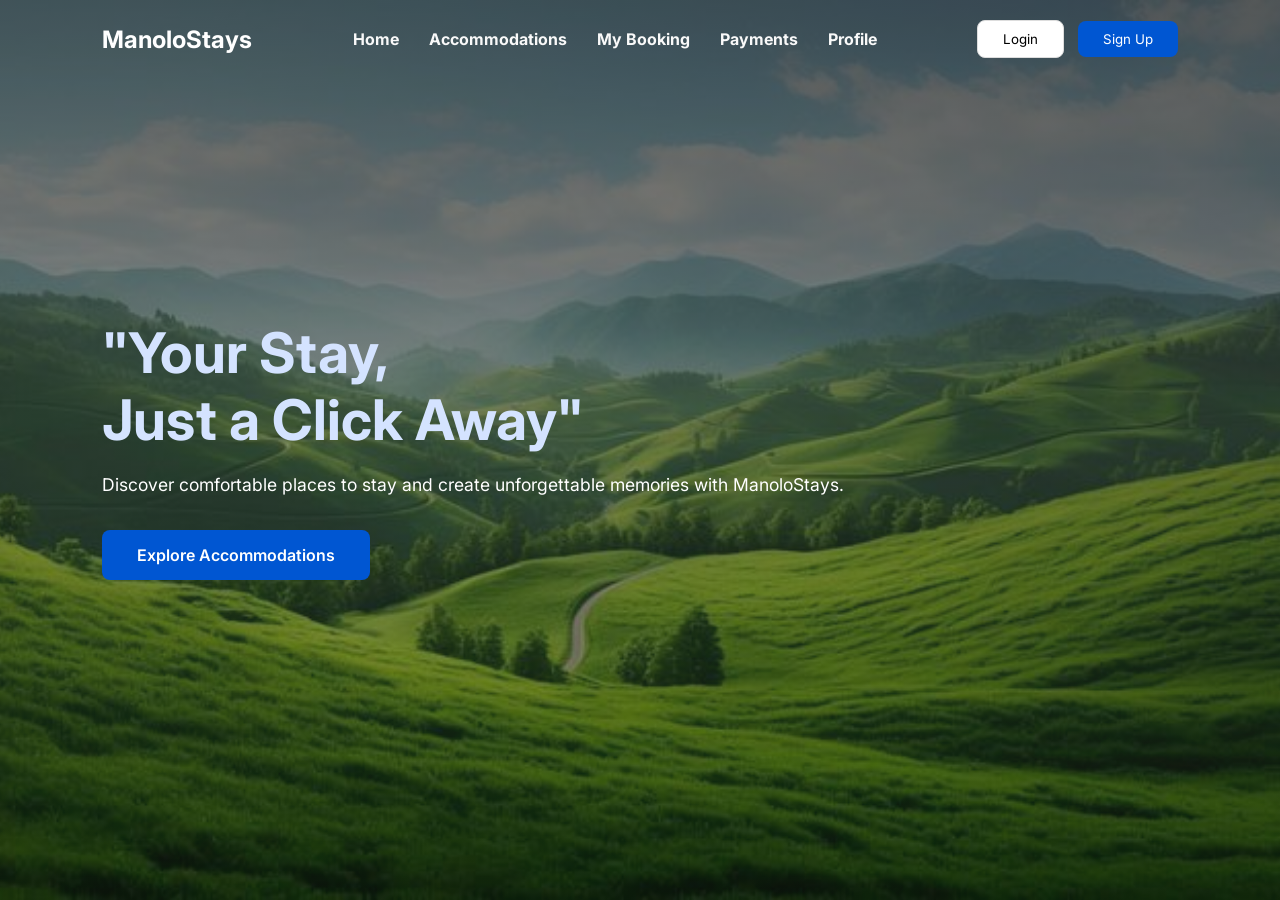
==== index.html @ 71da805b "php" ====
<!DOCTYPE html>
<html lang="en">
<head>
    <meta charset="UTF-8">
    <meta name="viewport" content="width=device-width, initial-scale=1.0">
    <title>ManoloStays | Find Your Perfect Stay</title>
    <link rel="stylesheet" href="index.css">
    <link href="https://fonts.googleapis.com/css2?family=Inter:wght@400;600;700&display=swap" rel="stylesheet">
</head>
<body>

    <header class="navbar">
        <div class="logo"><span>ManoloStays</span>
        </div>
        <nav>
            <ul class="nav-links">
                <li><a href="#">Home</a></li>
                <li><a href="#">Accommodations</a></li>
                <li><a href="#">My Booking</a></li>
                <li><a href="#">Payments</a></li>
                 <li><a href="#">Profile</a></li>
            </ul>
        </nav>
        <div class="auth-buttons">
            <button class="login-btn" onclick="showSection('login')">Login</button>
            <button class="signup-btn" onclick="showSection('signup')">Sign Up</button>
        </div>
    </header>

    <!-- Hero Section -->
    <main class="hero">
        
        <div class="hero-content">
            <h1>"Your Stay, <br>Just a Click Away"</h1>
            <p>Discover comfortable places to stay and create unforgettable memories with ManoloStays.</p>
            <button class="explore-btn">Explore Accommodations</button>
        </div>
    </main>

    <!-- SECTION 2: LOGIN  -->
    <div id="login-section" class="auth-overlay" style="display: none;">
    <div class="auth-container">
        <!-- Image Side -->
        <div class="auth-image"></div>
        <div class="auth-form-side">
            <h1>ManoloStays</h1>
            <h2>Welcome Back!</h2>
            
            <form onsubmit="handleLogin(event)">
                <input type="email" id="loginEmail" placeholder="Enter your email" required>
                <input type="password" id="loginPassword" placeholder="Enter your password" required>
                <button type="submit" class="blue-btn">Login</button>
            </form>
            
            <div class="auth-footer">
                <p>Don't have an account? <span class="link" onclick="showSection('signup')">Sign up here</span></p>
                <a href="#" class="back-home-link" onclick="showSection('hero')">Back to Home</a>
            </div>
        </div>
    </div>
</div>

 <div id="signup-section" class="page-section auth-overlay" style="display: none;">
    <div class="auth-container">
        <!-- Image Side -->
        <div class="auth-image"></div>
        
        <!-- Form Side -->
        <div class="auth-form-side">
            <h1>ManoloStays</h1>
            <h2>Create an Account</h2>
            <form action="signup.php" method="POST">
                <input type="text" name="userName" placeholder="Full Name" required>
                <input type="email" name="userEmail" placeholder="Email Address" required>
                <input type="password" name="password" placeholder="Create Password" required>
                <button type="submit" class="blue-btn">Sign Up</button>
            </form>
            
            <div class="auth-footer">
                <p>Already have an account? <span class="link" onclick="showSection('login')">Login here</span></p>
                <a href="#" class="back-home-link" onclick="showSection('hero')">Back to Home</a>
            </div>
        </div>
    </div>
</div>

   

    <script src="index.js"></script>
</body>
</html>
---- index.css ----
* {
    margin: 0;
    padding: 0;
    box-sizing: border-box;
    font-family: 'Inter', sans-serif;
}

/* Background Image Setup */
.hero {
    background: linear-gradient(rgba(54, 54, 54, 0.789), rgba(34, 34, 34, 0.296)), 
                url('/image/BG5.jpg') no-repeat center center/cover;
    height: 100vh;
    display: flex;
    align-items: center;
    padding: 0 8%;
}

/* Navigation Bar */
.navbar {
    position: absolute;
    top: 0;
    width: 100%;
    display: flex;
    justify-content: space-between;
    align-items: center;
    padding: 20px 8%;
    background: transparent;
    z-index: 100;
}
.navbar :hover,
.navbar .active {
color: #F3DE2C;
}
.logo {
    display: flex;
    align-items: center;
    font-size: 24px;
    font-weight: 700;
    color: #ffffff; /* Dark Blue */
}

.nav-links {
    display: flex;
    list-style: none;
    gap: 30px;
}

.nav-links a {
    text-decoration: none;
    color: #f9f9f9;
    font-weight: bold;
    font-size: 1rem;
}

/* Auth Buttons */
.auth-buttons .login-btn {
    background: white;
    border: 1px solid #ddd;
    padding: 10px 25px;
    border-radius: 8px;
    margin-right: 10px;
    cursor: pointer;
}

.auth-buttons .signup-btn {
    background: #0056D2; /* Vibrant Blue */
    color: white;
    border: none;
    padding: 10px 25px;
    border-radius: 8px;
    cursor: pointer;
}

/* Hero Content */
.hero-content h1 {
    font-size: 3.5rem;
    color: #d4e3ff;
    line-height: 1.2;
}

.hero-content p {
    font-size: 1.1rem;
    color: #ffffff;
    margin: 20px 0 35px 0;
}

.explore-btn {
    background: #0056D2;
    color: white;
    border: none;
    padding: 15px 35px;
    font-size: 1rem;
    border-radius: 8px;
    cursor: pointer;
    font-weight: 600;
    transition: 0.3s;
}

.explore-btn:hover {
    background: #030638;
}

/* ... [Previous Hero/Navbar Styles] ... */

/* This makes the background fill the entire screen */
.auth-overlay {
    position: fixed;
    top: 0;
    left: 0;
    width: 100vw;
    height: 100vh;
    background: url(/image/b1.jpg) no-repeat center center/cover;
    display: flex;
    justify-content: center;
    align-items: center;
    z-index: 9999;
}

/* The card itself */
.auth-container {
    background: white;
    width: 1090px; /* Wider view */
    height: 600px; /* Taller view */
    display: flex;
    border-radius: 15px; /* Rounded corners */
    overflow: hidden;
    box-shadow: 0 15px 35px rgba(0,0,0,0.1); /* Soft shadow */
}

/* Left side image - making sure it covers the full half */
.auth-image {
    flex: 1;
    background: url('/image/b1.jpg') no-repeat center center;
    background-size: cover;
}

/* Right side form padding */
.auth-form-side {
    flex: 1;
    padding: 60px;
    display: flex;
    flex-direction: column;
    justify-content: center;
    text-align: left;
}

/* Branding and Typography */
.auth-form-side h1 {
    font-size: 42px;
    font-weight: 800;
    color: #001d4d;
    margin-bottom: 20px;
}

.auth-form-side h2 {
    font-size: 24px;
    color: #001d4d;
    margin-bottom: 25px;
}

/* Form Inputs */
.auth-form-side input {
    width: 100%;
    padding: 15px;
    margin-bottom: 15px;
    border: 1px solid #ddd;
    border-radius: 8px;
    font-size: 14px;
}

/* Full width blue button */
.blue-btn {
    width: 100%;
    background: #0056D2;
    color: white;
    padding: 15px;
    border: none;
    border-radius: 8px;
    font-size: 16px;
    font-weight: 600;
    cursor: pointer;
    margin-bottom: 15px;
}

/* Centered links at the bottom */
.auth-footer {
    text-align: center;
    font-size: 14px;
    color: #0b0135;
}

.back-home-link {
    display: block;
    margin-top: 15px;
    text-decoration: none;
    color: #333;
    font-weight: 600;
    font-size: 13px;
}

/* ---DASHBOARD------------------ */
* {
    margin: 0;
    padding: 0;
    box-sizing: border-box;
    font-family: 'Inter', sans-serif;
}

body {
    background-color: #f4f7fe; /* Light grayish-blue background */
    color: #333;
}

.dashboard-container {
    display: flex;
    min-height: 100vh;
}

/* --- Sidebar Styling --- */
.sidebar {
    width: 260px;
    background-color: #0A1931; /* Dark navy from HOME.jpg */
    color: white;
    padding: 25px 0;
    display: flex;
    flex-direction: column;
    position: fixed;
    height: 100vh;
}

.sidebar-header {
    padding: 0 25px;
    display: flex;
    align-items: center;
    gap: 12px;
    margin-bottom: 40px;
}

.sidebar-header .logo {
    width: 45px;
}

.sidebar-header h2 {
    font-size: 2rem;
    letter-spacing: 0.5px;
}

.sidebar-header p {
    font-size: 11px;
    color: #adb5bd;
}

/* Navigation Links */
.sidebar-nav {
    flex-grow: 1;
}

.sidebar-nav a {
    display: flex;
    align-items: center;
    gap: 15px;
    color: #adb5bd;
    text-decoration: none;
    padding: 15px 25px;
    font-size: 14px;
    transition: 0.3s;
}

.sidebar-nav a.active {
    background: #1a2a47;
    color: white;
    border-left: 4px solid #0056D2;
}

.sidebar-nav a:hover {
    color: white;
    background: rgba(255, 255, 255, 0.05);
}

.sidebar-footer {
    padding: 25px;
    border-top: 1px solid rgba(255, 255, 255, 0.1);
}

.sidebar-footer a {
    color: #adb5bd;
    text-decoration: none;
    display: flex;
    align-items: center;
    gap: 10px;
    margin-bottom: 20px;
}

.sidebar-footer p {
    font-size: 11px;
    color: #666;
}

/* --- Main Content Area --- */
.main-content {
    flex: 1;
    margin-left: 260px; /* Offset for the fixed sidebar */
    padding: 30px 40px;
}

/* Header */
.content-header {
    display: flex;
    justify-content: space-between;
    align-items: center;
    margin-bottom: 35px;
}

.welcome-text h1 {
    font-size: 26px;
    font-weight: 700;
}

.welcome-text p {
    color: #666;
    margin-top: 5px;
}

.user-profile {
    display: flex;
    align-items: center;
    gap: 15px;
}

.user-profile .notif {
    font-size: 20px;
    cursor: pointer;
    color: #666;
}

.user-profile img {
    width: 45px;
    height: 45px;
    border-radius: 50%;
    object-fit: cover;
    border: 2px solid white;
    box-shadow: 0 2px 5px rgba(0,0,0,0.1);
}

/* --- Statistics Cards --- */
.stat-cards {
    display: grid;
    grid-template-columns: repeat(4, 1fr);
    gap: 20px;
    margin-bottom: 30px;
}

.card {
    background: white;
    padding: 20px;
    border-radius: 15px;
    display: flex;
    align-items: center;
    gap: 15px;
    box-shadow: 0 4px 20px rgba(0,0,0,0.03);
}

.card .icon {
    width: 50px;
    height: 50px;
    border-radius: 12px;
    display: flex;
    justify-content: center;
    align-items: center;
    font-size: 22px;
}

/* Specific Card Colors from HOME.jpg */
.card.blue .icon { background: #E7F0FF; color: #0056D2; }
.card.green .icon { background: #E6FFED; color: #28A745; }
.card.orange .icon { background: #FFF4E5; color: #FF9800; }
.card.purple .icon { background: #F3E5F5; color: #9C27B0; }

.card .info h3 {
    font-size: 24px;
    font-weight: 700;
}

.card .info p {
    font-size: 13px;
    color: #666;
}

.card .info span {
    font-size: 11px;
    color: #999;
}

/* --- Grid for Charts and Lists --- */
.charts-grid, .lower-grid {
    display: grid;
    grid-template-columns: 1.6fr 1fr;
    gap: 25px;
    margin-bottom: 25px;
}

.chart-container {
    background: white;
    padding: 25px;
    border-radius: 15px;
    box-shadow: 0 4px 20px rgba(0,0,0,0.03);
}

.chart-container h3 {
    font-size: 16px;
    margin-bottom: 20px;
    color: #444;
}

/* --- Recent Bookings List --- */
.recent-bookings {
    background: white;
    padding: 25px;
    border-radius: 15px;
    box-shadow: 0 4px 20px rgba(0,0,0,0.03);
}

.booking-item {
    display: flex;
    align-items: center;
    gap: 15px;
    padding: 15px 0;
    border-bottom: 1px solid #f0f0f0;
}

.booking-item:last-child {
    border-bottom: none;
}

.booking-item img {
    width: 55px;
    height: 55px;
    border-radius: 10px;
    object-fit: cover;
}

.booking-item .details {
    flex-grow: 1;
}

.booking-item .details h4 {
    font-size: 14px;
    margin-bottom: 3px;
}

.booking-item .details p {
    font-size: 12px;
    color: #777;
}

.status {
    font-size: 11px;
    font-weight: 600;
    padding: 5px 10px;
    border-radius: 6px;
}

.status.confirmed { background: #E6FFED; color: #28A745; }
.status.completed { background: #E7F0FF; color: #0056D2; }

.view-all {
    display: block;
    margin-top: 20px;
    text-align: center;
    color: #0056D2;
    text-decoration: none;
    font-weight: 600;
    font-size: 13px;
}


/* --- ACCOMMODATION --- */
.filter-section {
    display: flex;
    justify-content: space-between;
    background: white;
    padding: 15px 25px;
    border-radius: 12px;
    margin-bottom: 30px;
    box-shadow: 0 4px 10px rgba(0,0,0,0.02);
}

.search-box { display: flex; align-items: center; flex: 1; gap: 10px; }
.search-box input { border: none; width: 80%; outline: none; }

.filter-group { display: flex; gap: 20px; align-items: center; }
.select-wrapper label { display: block; font-size: 10px; color: #777; }
.select-wrapper select { border: none; font-weight: 600; outline: none; }

/* --- Accommodations Grid --- */
.accomm-grid {
    display: grid;
    grid-template-columns: repeat(3, 1fr);
    gap: 25px;
}

.accomm-card {
    background: white;
    border-radius: 15px;
    overflow: hidden;
    box-shadow: 0 5px 15px rgba(0,0,0,0.04);
}

.card-banner {
    height: 200px;
    background-size: cover;
    background-position: center;
    padding: 15px;
}

.price-badge {
    background: rgba(230, 255, 237, 0.95);
    color: #28a745;
    padding: 6px 12px;
    border-radius: 8px;
    font-weight: 700;
    font-size: 13px;
}

.card-body { padding: 20px; }
.card-body h3 { font-size: 18px; margin-bottom: 5px; }
.loc { font-size: 13px; color: #666; margin-bottom: 5px; }
.rate { font-size: 13px; font-weight: 600; color: #bd760a; margin-bottom: 10px; }
.desc { font-size: 12px; color: #313030; margin-bottom: 20px; line-height: 1.4; }

.primary-btn {
    width: 100%;
    background: #0056D2;
    color: white;
    border: none;
    padding: 12px;
    border-radius: 8px;
    font-weight: 600;
    cursor: pointer;
}

/* --- Details View Styles --- */
.details-container { display: grid; grid-template-columns: 2fr 1fr; gap: 40px; margin-top: 25px; }
.hero-image { width: 100%; height: 450px; border-radius: 20px; object-fit: cover; }
.image-gallery { display: flex; gap: 10px; margin-top: 15px; }
.image-gallery img { width: 110px; height: 80px; border-radius: 10px; object-fit: cover; }

.amenities-grid { display: grid; 
    grid-template-columns: repeat(3, 1fr); 
    gap: 15px; 
    margin-top: 2rem;
}

.user-info-preview {
    background: #f8f9fa;
    padding: 15px;
    border-radius: 12px;
    margin: 15px 0;
    border: 1px solid #e0e0e0;
}

.user-info-preview h4 {
    font-size: 14px;
    margin-bottom: 12px;
    color: #0A1931;
    border-bottom: 1px solid #ddd;
    padding-bottom: 5px;
}

.user-info-preview .input-field {
    margin-bottom: 10px;
}

.user-info-preview label {
    display: block;
    font-size: 11px;
    color: #666;
    margin-bottom: 4px;
    font-weight: 600;
}

.user-info-preview input {
    width: 100%;
    padding: 8px 10px;
    border-radius: 6px;
    border: 1px solid #ccc;
    font-size: 13px;
    background: white;
}

.user-info-preview input:focus {
    border-color: #0056D2;
    outline: none;
}

.details-main h1{
    font-size: 2rem;
    margin-top: 2%;
    color: black;
    line-height: 4rem;
}

.details-main p{
    font-size: 1rem;
    margin-top: 2%;
    color: black;
    /* line-height: 4rem; */
}
.details-main h3{
    font-size: 2rem;
    margin-top: 5%;
    color: black;
}
.amenities-grid span { font-size: 13px; background: #f8f9fa; padding: 10px; border-radius: 8px; 
    box-shadow: 0 5px 5px rgba(14, 5, 52, 0.353);
}

.booking-card {
    background: rgb(255, 255, 255);
    padding: 30px;
    border-radius: 20px;
    box-shadow: 0 10px 40px rgba(0, 0, 0, 0.497);
    position: sticky;
    top: 30px;
}
.booking-card h2 {
   font-size: 2rem;
   color: black;
   margin-bottom: 2rem;
}
.input-field {
    margin-top: 2rem;
    color: #000000;
    font-weight: bold;
    font-size: 1rem;
}

.book-btn { width: 100%; background: #0056D2; color: white; padding: 15px; border-radius: 10px; border: none; font-weight: 700; margin-bottom: 10px; cursor: pointer;
    margin-top: 2rem;
}
/* .wishlist-btn { width: 100%; background: white; border: 1px solid #0056D2; color: #0056D2; padding: 12px; border-radius: 10px; cursor: pointer; } */



/* Layout Grid */
.profile-grid {
    display: grid;
    grid-template-columns: 1fr 1fr;
    gap: 2rem;
    margin-top: 2rem;
}

/* Card Styling */
.profile-card {
    background: white;
    padding: 2rem;
    border-radius: 12px;
    box-shadow: 0 4px 6px rgba(0,0,0,0.05);
}

.profile-card h3 {
    margin-bottom: 1.5rem;
    color: #000000;
}

/* Info Labels */
.info-group {
    margin-bottom: 1.2rem;
}

.info-group label, .input-field label {
    display: block;
    font-size: 0.85rem;
    color: #000000;
    margin-bottom: 0.3rem;
}

.info-group p {
    font-weight: 500;
    color: #333;
}

/* Inputs */
.input-field input {
    width: 100%;
    padding: 0.8rem;
    border: 1px solid #ddd;
    border-radius: 6px;
    background: #f9f9f9;
}

/* Logout Button (Bottom Right) */
.logout-btn {
    position: fixed;
    bottom: 2rem;
    right: 2rem;
    padding: 0.8rem 2rem;
    background: white;
    border: 2px solid black;
    border-radius: 8px;
    font-weight: bold;
    cursor: pointer;
    transition: 0.3s;
}

.logout-btn:hover {
    background: #000;
    color: #fff;
}

.modal-overlay {
    position: fixed;
    top: 0; left: 0;
    width: 100%; height: 100%;
    background: rgba(0,0,0,0.6);
    display: flex; /* Script will toggle this */
    justify-content: center;
    align-items: center;
    z-index: 2000;
}

.modal-content {
    background: white;
    padding: 30px;
    border-radius: 15px;
    width: 400px;
    box-shadow: 0 5px 15px rgba(0,0,0,0.3);
}

.modal-header {
    display: flex;
    justify-content: space-between;
    align-items: center;
    margin-bottom: 20px;
}

.close-btn {
    background: none; border: none;
    font-size: 24px; cursor: pointer;
}

.primary-btn {
    margin-top: 2rem;
}


/* book----------------------------- */

.main-content {
    flex: 1;
    padding: 30px;
    background-color: #f4f7fe; /* Light blue-gray background */
    display: flex;
    flex-direction: column;
    gap: 20px;
}

/* Header Spacing */
.content-header {
    display: flex;
    justify-content: space-between;
    align-items: center;
}

/* Filter Tabs */
.booking-filters {
    display: flex;
    gap: 30px;
    border-bottom: 2px solid #e0e0e0;
}

.filter-btn {
    background: none;
    border: none;
    padding: 10px 0;
    font-size: 15px;
    cursor: pointer;
    color: #666;
    font-weight: 500;
}

.filter-btn.active {
    color: #1a73e8;
    border-bottom: 3px solid #1a73e8;
}

/* The White Card */
.table-card {
    background: white;
    border-radius: 12px;
    padding: 20px;
    box-shadow: 0 4px 6px rgba(0,0,0,0.05);
}

.bookings-table {
    width: 100%;
    border-collapse: collapse;
}

.bookings-table th {
    text-align: left;
    padding: 15px;
    font-size: 13px;
    color: #888;
    border-bottom: 1px solid #f0f0f0;
}

.bookings-table td {
    padding: 20px 15px;
    border-bottom: 1px solid #f8f8f8;
    font-size: 14px;
}

/* Image + Text in Cell */
.acc-cell {
    display: flex;
    align-items: center;
    gap: 15px;
    font-weight: 600;
}

.acc-cell img {
    width: 45px;
    height: 45px;
    border-radius: 8px;
    object-fit: cover;
}

/* Status Colors */
.status-badge {
    padding: 6px 12px;
    border-radius: 6px;
    font-size: 12px;
    font-weight: 700;
}

.confirmed { background: #e6f4ea; color: #1e7e34; }
.completed { background: #e8f0fe; color: #1967d2; }
.cancelled { background: #ffbeb5; color: #d23b19; }
.pending { background: #fff9bb; color: #7a8a01; }

/* Buttons */
.action-btn {
    background: white;
    border: 1px solid #ddd;
    padding: 8px 16px;
    border-radius: 6px;
    cursor: pointer;
    color: #444;
}

.action-btn:hover {
    background: #f8f8f8;
}

/* Modal Background */
.modal-overlay {
    display: none; /* Hidden by default */
    position: fixed;
    z-index: 1000;
    left: 0;
    top: 0;
    width: 110%;
    height: 100%;
    background-color: rgba(0, 0, 0, 0.5);
    backdrop-filter: blur(4px);
}

/* Modal Box */
.modal-content {
    background-color: #fff;
    margin: 10% auto;
    padding: 25px;
    border-radius: 12px;
    width: 400px;
    box-shadow: 0 5px 15px rgba(0,0,0,0.3);
    position: relative;
    font-family: sans-serif;
}

.close-btn {
    position: absolute;
    right: 20px;
    top: 15px;
    font-size: 28px;
    cursor: pointer;
    color: #666;
}

#modal-details-body p {
    margin: 15px 0;
    font-size: 16px;
    color: #333;
}

.close-modal-btn {
    width: 100%;
    padding: 10px;
    background-color: #1a2a44; /* Matches your sidebar */
    color: white;
    border: none;
    border-radius: 6px;
    cursor: pointer;
    margin-top: 20px;
}

.status-badge.cancelled {
    background-color: #ffdce0;
    color: #e74c3c;
    padding: 5px 10px;
    border-radius: 4px;
    font-size: 12px;
    font-weight: bold;
}

#modal-actions {
    display: flex;
    gap: 10px;
    margin-top: 20px;
}

.edit-btn {
    flex: 1;
    padding: 10px;
    background-color: #f39c12; /* Orange for edit */
    color: white;
    border: none;
    border-radius: 6px;
    cursor: pointer;
    font-weight: bold;
}

.cancel-btn {
    flex: 1;
    padding: 10px;
    background-color: #e74c3c; /* Red for cancel */
    color: white;
    border: none;
    border-radius: 6px;
    cursor: pointer;
    font-weight: bold;
}

.edit-btn:hover { background-color: #e67e22; }
.cancel-btn:hover { background-color: #c0392b; }


/* pay */

/* Ensure main content starts after the sidebar */
.main-content {
    margin-left: 260px; /* Adjust this to match your sidebar width */
    padding: 30px;
    background-color: #f8faff;
    min-height: 100vh;
}

/* Header Styling */
.content-header {
    margin-bottom: 30px;
}

/* Payment Cards Grid */
.payment-cards {
    display: grid;
    grid-template-columns: repeat(3, 1fr);
    gap: 20px;
    margin-bottom: 30px;
}

.card {
    padding: 20px;
    border-radius: 12px;
    display: flex;
    align-items: center;
    gap: 15px;
    border: 1px solid rgba(0,0,0,0.05);
}

/* Card Specific Backgrounds */
.total-paid { background-color: #eefbee; }
.pending-pmt { background-color: #fff9e6; }
.last-pmt { background-color: #eef7ff; }

.card-icon {
    font-size: 24px;
    background: white;
    padding: 10px;
    border-radius: 10px;
    box-shadow: 0 2px 5px rgba(0,0,0,0.05);
}

.card-info span { font-size: 14px; color: #666; }
.card-info h3 { margin: 2px 0; font-size: 22px; color: #333; }
.card-info small { color: #888; }

/* Table Styling */
.table-card {
    background: white;
    padding: 20px;
    border-radius: 15px;
    box-shadow: 0 4px 15px rgba(0,0,0,0.05);
}

.payments-table {
    width: 100%;
    border-collapse: collapse;
}

.payments-table th {
    text-align: left;
    padding: 15px;
    color: #888;
    font-weight: 500;
    border-bottom: 1px solid #eee;
}

.payments-table td {
    padding: 15px;
    border-bottom: 1px solid #f9f9f9;
}

/* Pills */
.status-pill {
    padding: 6px 12px;
    border-radius: 6px;
    font-size: 12px;
    font-weight: 600;
}

.paid { background: #e8f5e9; color: #2e7d32; }
.refunded { background: #fff3e0; color: #ef6c00; }
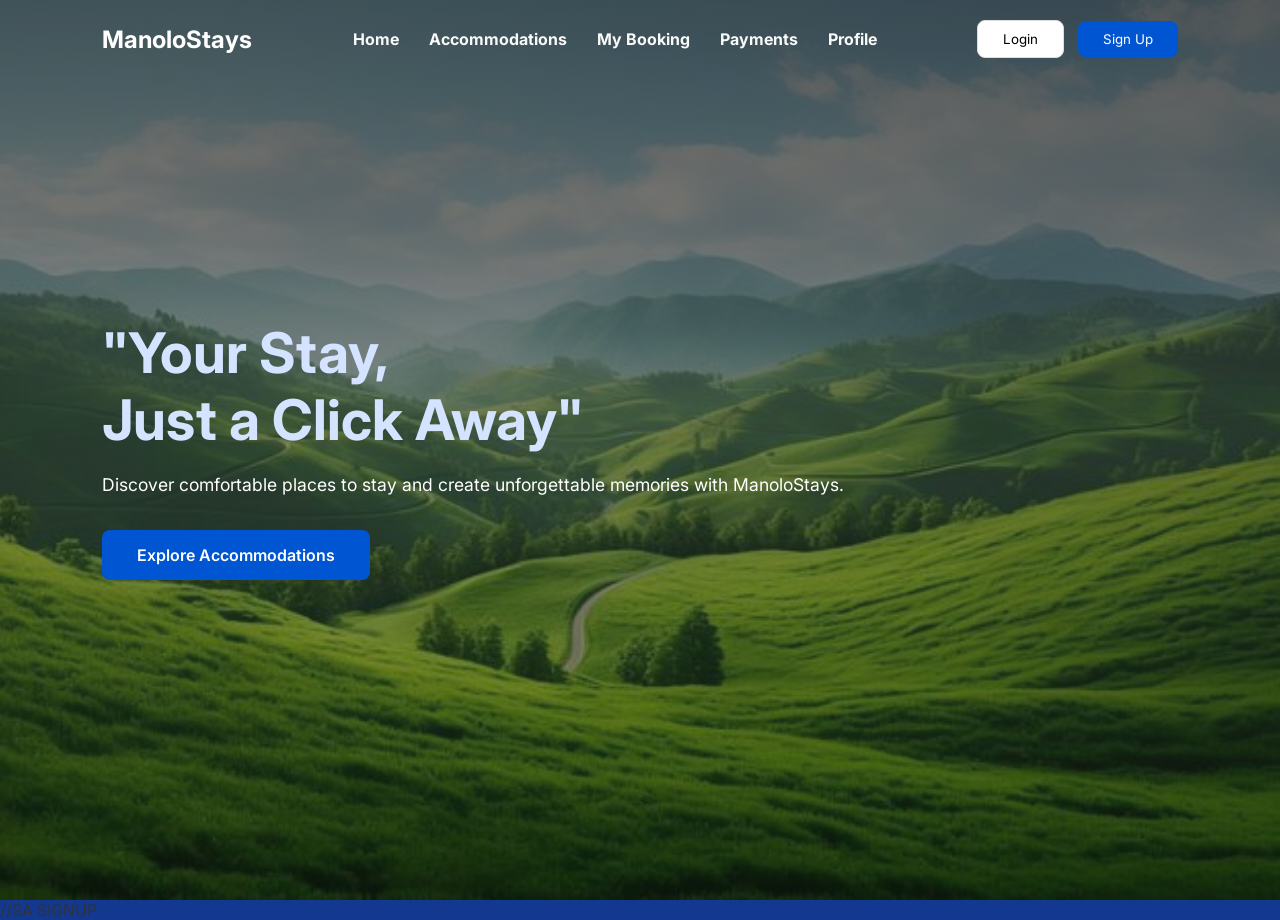
==== commit 8705f07e: "F1 NA" ====
--- a/index.html
+++ b/index.html
@@ -1,5 +1,6 @@
 <!DOCTYPE html>
 <html lang="en">
+
 <head>
     <meta charset="UTF-8">
     <meta name="viewport" content="width=device-width, initial-scale=1.0">
@@ -7,6 +8,7 @@
     <link rel="stylesheet" href="index.css">
     <link href="https://fonts.googleapis.com/css2?family=Inter:wght@400;600;700&display=swap" rel="stylesheet">
 </head>
+
 <body>
 
     <header class="navbar">
@@ -18,7 +20,7 @@
                 <li><a href="#">Accommodations</a></li>
                 <li><a href="#">My Booking</a></li>
                 <li><a href="#">Payments</a></li>
-                 <li><a href="#">Profile</a></li>
+                <li><a href="#">Profile</a></li>
             </ul>
         </nav>
         <div class="auth-buttons">
@@ -29,7 +31,7 @@
 
     <!-- Hero Section -->
     <main class="hero">
-        
+
         <div class="hero-content">
             <h1>"Your Stay, <br>Just a Click Away"</h1>
             <p>Discover comfortable places to stay and create unforgettable memories with ManoloStays.</p>
@@ -37,55 +39,58 @@
         </div>
     </main>
 
-    <!-- SECTION 2: LOGIN  -->
+    <!-- SA LOGIN  -->
     <div id="login-section" class="auth-overlay" style="display: none;">
-    <div class="auth-container">
-        <!-- Image Side -->
-        <div class="auth-image"></div>
-        <div class="auth-form-side">
-            <h1>ManoloStays</h1>
-            <h2>Welcome Back!</h2>
-            
-            <form onsubmit="handleLogin(event)">
-                <input type="email" id="loginEmail" placeholder="Enter your email" required>
-                <input type="password" id="loginPassword" placeholder="Enter your password" required>
-                <button type="submit" class="blue-btn">Login</button>
-            </form>
-            
-            <div class="auth-footer">
-                <p>Don't have an account? <span class="link" onclick="showSection('signup')">Sign up here</span></p>
-                <a href="#" class="back-home-link" onclick="showSection('hero')">Back to Home</a>
+        <div class="auth-container">
+            <!-- Image Side -->
+            <div class="auth-image"></div>
+            <div class="auth-form-side">
+                <h1>ManoloStays</h1>
+                <h2>Welcome Back!</h2>
+
+                <form action="login.php" method="POST">
+                    <input type="email" name="email" placeholder="Enter your email" required>
+                    <input type="password" name="password" placeholder="Enter your password" required>
+                    <button type="submit" class="blue-btn">Login</button>
+                </form>
+
+                <div class="auth-footer">
+                    <p>Don't have an account? <span class="link" onclick="showSection('signup')">Sign up here</span></p>
+                    <a href="#" class="back-home-link" onclick="showSection('hero')">Back to Home</a>
+                </div>
             </div>
         </div>
     </div>
-</div>
+    
+    //SA SIGNUP
+    <div id="signup-section" class="page-section auth-overlay" style="display: none;">
+        <div class="auth-container">
+            <!-- Image Side -->
+            <div class="auth-image"></div>
 
- <div id="signup-section" class="page-section auth-overlay" style="display: none;">
-    <div class="auth-container">
-        <!-- Image Side -->
-        <div class="auth-image"></div>
-        
-        <!-- Form Side -->
-        <div class="auth-form-side">
-            <h1>ManoloStays</h1>
-            <h2>Create an Account</h2>
-            <form action="signup.php" method="POST">
-                <input type="text" name="userName" placeholder="Full Name" required>
-                <input type="email" name="userEmail" placeholder="Email Address" required>
-                <input type="password" name="password" placeholder="Create Password" required>
-                <button type="submit" class="blue-btn">Sign Up</button>
-            </form>
-            
-            <div class="auth-footer">
-                <p>Already have an account? <span class="link" onclick="showSection('login')">Login here</span></p>
-                <a href="#" class="back-home-link" onclick="showSection('hero')">Back to Home</a>
+            <!-- Form Side -->
+            <div class="auth-form-side">
+                <h1>ManoloStays</h1>
+                <h2>Create an Account</h2>
+
+                <form action="signup.php" method="POST">
+                    <input type="text" name="userName" placeholder="Full Name" required>
+                    <input type="email" name="userEmail" placeholder="Email Address" required>
+                    <input type="password" name="password" placeholder="Create Password" required>
+                    <button type="submit" class="blue-btn">Sign Up</button>
+                </form>
+
+                <div class="auth-footer">
+                    <p>Already have an account? <span class="link" onclick="showSection('login')">Login here</span></p>
+                    <a href="#" class="back-home-link" onclick="showSection('hero')">Back to Home</a>
+                </div>
             </div>
         </div>
     </div>
-</div>
 
-   
+
 
     <script src="index.js"></script>
 </body>
+
 </html>
--- a/index.css
+++ b/index.css
@@ -8,7 +8,7 @@
 /* Background Image Setup */
 .hero {
     background: linear-gradient(rgba(54, 54, 54, 0.789), rgba(34, 34, 34, 0.296)), 
-                url('/image/BG5.jpg') no-repeat center center/cover;
+             url('image/BG5.jpg') no-repeat center center/cover;
     height: 100vh;
     display: flex;
     align-items: center;
@@ -109,7 +109,7 @@
     left: 0;
     width: 100vw;
     height: 100vh;
-    background: url(/image/b1.jpg) no-repeat center center/cover;
+    background: url(image/b1.jpg) no-repeat center center/cover;
     display: flex;
     justify-content: center;
     align-items: center;
@@ -130,7 +130,7 @@
 /* Left side image - making sure it covers the full half */
 .auth-image {
     flex: 1;
-    background: url('/image/b1.jpg') no-repeat center center;
+    background: url('image/b1.jpg') no-repeat center center;
     background-size: cover;
 }
 
@@ -207,7 +207,7 @@
 }
 
 body {
-    background-color: #f4f7fe; /* Light grayish-blue background */
+    background-color: #123890; /* Light grayish-blue background */
     color: #333;
 }
 
@@ -283,7 +283,7 @@
 }
 
 .sidebar-footer a {
-    color: #adb5bd;
+    color: #b8bdc2;
     text-decoration: none;
     display: flex;
     align-items: center;
@@ -293,14 +293,38 @@
 
 .sidebar-footer p {
     font-size: 11px;
-    color: #666;
-}
+    color: #c7c5c5;
+}
+
 
 /* --- Main Content Area --- */
 .main-content {
+    position: relative;
     flex: 1;
-    margin-left: 260px; /* Offset for the fixed sidebar */
+    margin-left: 260px;
     padding: 30px 40px;
+    background-image: url(image/DASHHH.jpg);
+    background-size: cover;
+    background-position: center;
+    background-repeat: no-repeat;
+    min-height: 100vh;
+
+    overflow: hidden;
+}
+
+/* DARK TRANSPARENT OVERLAY */ 
+.main-content::before {
+    content: "";
+    position: absolute;
+    inset: 0;
+    background: rgba(0, 0, 0, 0.45); /* adjust darkness here */
+    z-index: 0;
+}
+
+/* PUT CONTENT ABOVE OVERLAY */
+.main-content > * {
+    position: relative;
+    z-index: 1;
 }
 
 /* Header */
@@ -312,13 +336,17 @@
 }
 
 .welcome-text h1 {
-    font-size: 26px;
+    font-size: 2.5rem;
     font-weight: 700;
+     color: #ffffff;
+     font-weight: bold;
 }
 
 .welcome-text p {
-    color: #666;
+    color: #ffffff;
     margin-top: 5px;
+    font-weight: bold;
+    font-size: 1.5rem;
 }
 
 .user-profile {
@@ -357,7 +385,7 @@
     display: flex;
     align-items: center;
     gap: 15px;
-    box-shadow: 0 4px 20px rgba(0,0,0,0.03);
+    box-shadow: 0 4px 20px rgba(0, 0, 0, 0.119);
 }
 
 .card .icon {
@@ -400,16 +428,16 @@
 }
 
 .chart-container {
-    background: white;
+    background: rgba(255, 255, 255, 0.793);
     padding: 25px;
     border-radius: 15px;
-    box-shadow: 0 4px 20px rgba(0,0,0,0.03);
+    box-shadow: 0 4px 20px rgba(0, 0, 0, 0.062);
 }
 
 .chart-container h3 {
     font-size: 16px;
     margin-bottom: 20px;
-    color: #444;
+    color: #000000;
 }
 
 /* --- Recent Bookings List --- */
@@ -523,8 +551,11 @@
 }
 
 .card-body { padding: 20px; }
-.card-body h3 { font-size: 18px; margin-bottom: 5px; }
-.loc { font-size: 13px; color: #666; margin-bottom: 5px; }
+.card-body h3 { font-size: 18px; 
+    color: #000000;
+    margin-bottom: 5px; }
+
+.loc { font-size: 13px; color: #ffffff; margin-bottom: 5px; }
 .rate { font-size: 13px; font-weight: 600; color: #bd760a; margin-bottom: 10px; }
 .desc { font-size: 12px; color: #313030; margin-bottom: 20px; line-height: 1.4; }
 
@@ -596,20 +627,21 @@
 .details-main h1{
     font-size: 2rem;
     margin-top: 2%;
-    color: black;
+    color: rgb(255, 255, 255);
     line-height: 4rem;
 }
 
 .details-main p{
     font-size: 1rem;
     margin-top: 2%;
-    color: black;
+    color: rgb(255, 255, 255);
+    font-weight: bold;
     /* line-height: 4rem; */
 }
 .details-main h3{
     font-size: 2rem;
     margin-top: 5%;
-    color: black;
+    color: rgb(255, 255, 255);
 }
 .amenities-grid span { font-size: 13px; background: #f8f9fa; padding: 10px; border-radius: 8px; 
     box-shadow: 0 5px 5px rgba(14, 5, 52, 0.353);
@@ -766,7 +798,7 @@
 .booking-filters {
     display: flex;
     gap: 30px;
-    border-bottom: 2px solid #e0e0e0;
+    border-bottom: 2px solid #0a0131;
 }
 
 .filter-btn {
@@ -775,13 +807,13 @@
     padding: 10px 0;
     font-size: 15px;
     cursor: pointer;
-    color: #666;
-    font-weight: 500;
+    color: #dddddd;
+    font-weight: bold;
 }
 
 .filter-btn.active {
-    color: #1a73e8;
-    border-bottom: 3px solid #1a73e8;
+    color: #8392a6;
+    border-bottom: 3px solid #0a0131;
 }
 
 /* The White Card */
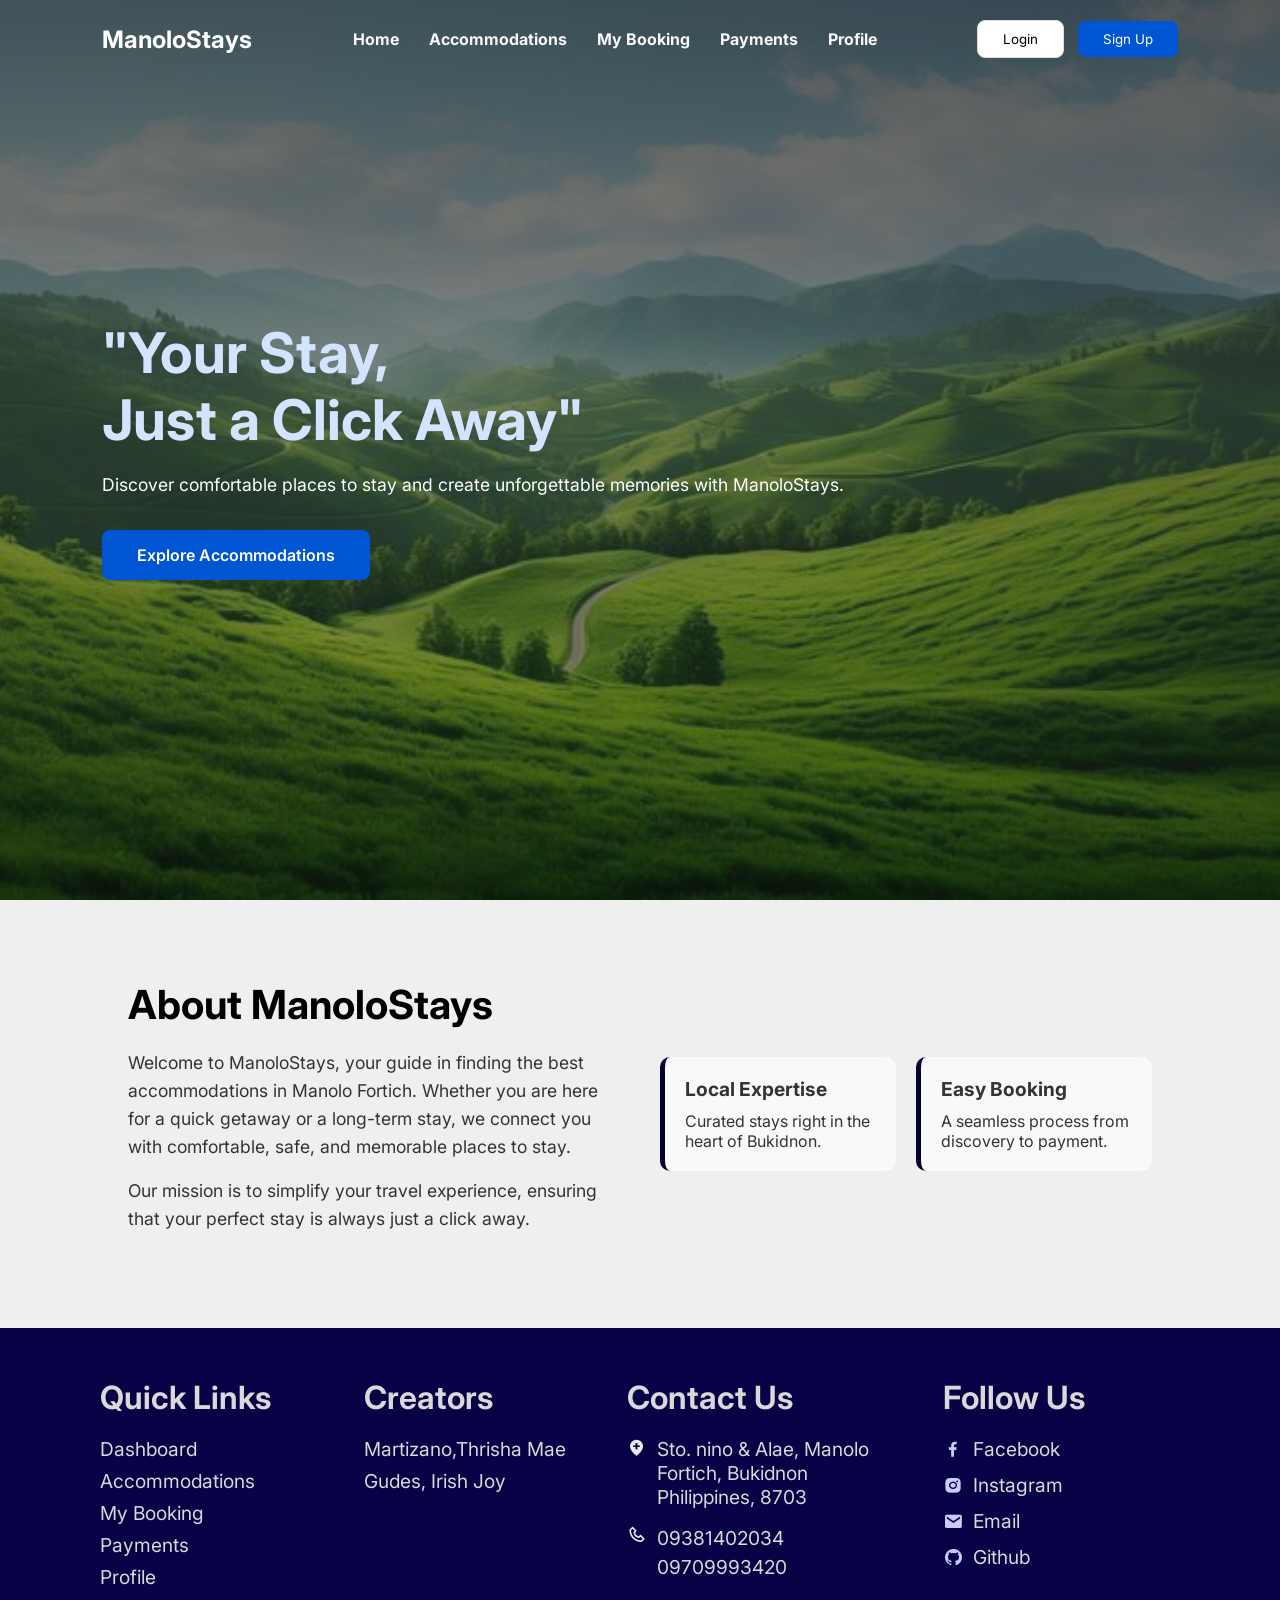
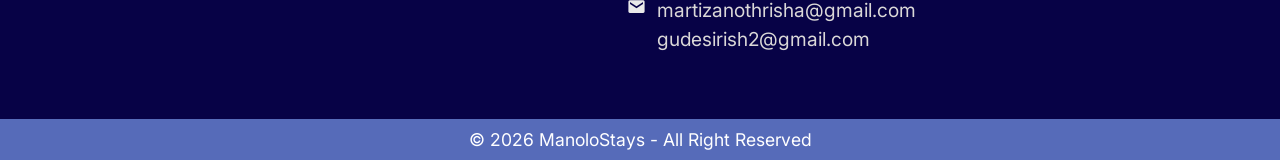
==== commit fd3829ed: "respon" ====
--- a/index.html
+++ b/index.html
@@ -6,6 +6,8 @@
     <meta name="viewport" content="width=device-width, initial-scale=1.0">
     <title>ManoloStays | Find Your Perfect Stay</title>
     <link rel="stylesheet" href="index.css">
+    <link href='https://unpkg.com/boxicons@2.1.4/css/boxicons.min.css' rel='stylesheet'>
+    <link rel="stylesheet" href="https://unicons.iconscout.com/release/v4.0.0/css/line.css">
     <link href="https://fonts.googleapis.com/css2?family=Inter:wght@400;600;700&display=swap" rel="stylesheet">
 </head>
 
@@ -39,6 +41,27 @@
         </div>
     </main>
 
+
+    <section id="about" class="about-section">
+        <div class="about-container">
+            <div class="about-text">
+                <h2>About ManoloStays</h2>
+                <p>Welcome to ManoloStays, your guide in finding the best accommodations in Manolo Fortich. Whether you are here for a quick getaway or a long-term stay, we connect you with comfortable, safe, and memorable places to stay.</p>
+                <p>Our mission is to simplify your travel experience, ensuring that your perfect stay is always just a click away.</p>
+            </div>
+            <div class="about-features">
+                <div class="feature-card">
+                    <h3>Local Expertise</h3>
+                    <p>Curated stays right in the heart of Bukidnon.</p>
+                </div>
+                <div class="feature-card">
+                    <h3>Easy Booking</h3>
+                    <p>A seamless process from discovery to payment.</p>
+                </div>
+            </div>
+        </div>
+    </section>
+
     <!-- SA LOGIN  -->
     <div id="login-section" class="auth-overlay" style="display: none;">
         <div class="auth-container">
@@ -62,7 +85,7 @@
         </div>
     </div>
     
-    //SA SIGNUP
+    
     <div id="signup-section" class="page-section auth-overlay" style="display: none;">
         <div class="auth-container">
             <!-- Image Side -->
@@ -88,7 +111,59 @@
         </div>
     </div>
 
+<footer>
+        <div class="container">
+            <div class="sec quicklinks">
+                <h2>Quick Links</h2>
+               <ul>
+                    <li><a href="dash.html">Dashboard</a></li>
+                    <li><a href="dation.html">Accommodations</a></li>
+                    <li><a href="books.html">My Booking</a></li>
+                    <li><a href="payment.html">Payments</a></li>
+                    <li><a href="prof.html">Profile</a></li>
+                </ul>
+            </div>
 
+            <div class="sec extralinks">
+                <h2>Creators</h2>
+                <ul>
+                     <li><a href="#">Martizano,Thrisha Mae</a></li>
+                    <li><a href="#">Gudes, Irish Joy</a></li>
+                </ul>
+            </div>
+
+            <div class="sec contact">
+                <h2>Contact Us</h2>
+                <ul class="info">
+
+                    <li> <span><i class='bx bxs-location-plus'></i></span> <span>Sto. nino & Alae, Manolo Fortich,
+                            Bukidnon <br> Philippines, 8703</span> </li>
+                    <li> <span><i class='bx bx-phone'></i></span> <span> <a href="tel:09381402034">09381402034</a> <a
+                                href="tel:09709993420">09709993420</a>  </span>
+                    </li>
+
+                    <li> <span><i class='bx bxs-envelope'></i></span> <span> <a
+                                href="mailto:martizanothrisha@gmail.com">martizanothrisha@gmail.com</a>  <a
+                                href="mailto:gudesirish2@gmail.com">gudesirish2@gmail.com</a> </span> </li>
+                </ul>
+            </div>
+
+            <div class="sec followus">
+                <h2>Follow Us</h2>
+                <ul class="sci-list">
+                    <li><a href="martizanothrisha@gmail.com"><i class='bx bxl-facebook'></i> Facebook</a>
+                    </li>
+                    <li><a href="https://www.instagram.com/thrshm_?igsh=OTV2eHduNW5jd2c0"><i
+                                class='bx bxl-instagram-alt'></i> Instagram</a></li>
+                    <li><a href="gudesirish2@gmail.com"><i class='bx bxs-envelope'></i> Email</a></li>
+                    <li><a href="https://github.com/thrisha-martizano"><i class='bx bxl-github'></i> Github</a></li>
+                </ul>
+            </div>
+        </div>
+    </footer>
+    <div class="copyrightText">
+        <p class="copyright"> &copy; 2026 ManoloStays - All Right Reserved</p>
+    </div>
 
     <script src="index.js"></script>
 </body>
--- a/index.css
+++ b/index.css
@@ -1061,4 +1061,592 @@
 }
 
 .paid { background: #e8f5e9; color: #2e7d32; }
-.refunded { background: #fff3e0; color: #ef6c00; }+.refunded { background: #fff3e0; color: #ef6c00; }
+
+
+/* About Section Styles */
+.about-section {
+    padding: 80px 10%;
+    background-color: #efefef;
+    color: #333;
+}
+
+.about-container {
+    display: flex;
+    gap: 40px;
+    align-items: center;
+    flex-wrap: wrap;
+}
+
+.about-text {
+    flex: 1;
+    min-width: 300px;
+}
+
+.about-text h2 {
+    font-size: 2.5rem;
+    color: #000000; /* Matching your blue theme */
+    margin-bottom: 20px;
+}
+
+.about-text p {
+    line-height: 1.6;
+    margin-bottom: 15px;
+    font-size: 1.1rem;
+}
+
+.about-features {
+    flex: 1;
+    display: grid;
+    grid-template-columns: 1fr 1fr;
+    gap: 20px;
+}
+
+.feature-card {
+    background: #f8f9fa;
+    padding: 20px;
+    border-radius: 10px;
+    border-left: 5px solid #060230;
+}
+
+.feature-card h3 {
+    margin-bottom: 10px;
+    font-size: 1.2rem;
+}
+
+@import url('https://fonts.googleapis.com/css2?family=Inter:wght@400;600;700&display=swap');
+
+/* --- FOOTER CONTAINER --- */
+footer {
+    position: relative;
+    width: 100%;
+    background: #070246; 
+    padding: 50px 100px;
+
+}
+
+footer .container {
+    max-width: 1090px;
+    width: 100%;
+    margin: 0 auto;
+    display: grid;
+    grid-template-columns: repeat(4, 1fr); 
+    grid-gap: 27px;
+    align-items: start;
+}
+
+
+/* --- HEADINGS --- */
+footer .container .sec h2 {
+    position: relative;
+    color: #dad8d8; 
+    font-weight: 650;
+    margin-bottom: 20px;
+    font-size: 2rem; 
+}
+
+
+/* Styling for the Follow Us list container */
+.sec.followus h2 {
+    color: #0c024f; 
+    font-weight: 700;
+    margin-bottom: 20px;
+    font-size: 1.2rem; 
+}
+
+/* Styling for the list itself  */
+.sci-list {
+    list-style: none; 
+    padding: 0;
+    margin: 0;
+}
+
+.sci-list li {
+    margin-bottom: 12px; 
+}
+
+/* Styling for the links (icon and text) */
+.sci-list a {
+    text-decoration: none;
+    color: #dad8d8;
+    font-size: 1.2rem;
+    display: flex;
+    align-items: center;
+    transition: color 0.3s;
+}
+
+.sci-list a:hover {
+    color: rgb(176, 190, 236);
+}
+
+/* Styling for the icon */
+.sci-list a i {
+    color: #c9cafe; 
+    font-size: 1.25rem;
+    margin-right: 10px; 
+}
+/* --- LINKS (Quick, Extra, Contact) --- */
+.quicklinks ul, .extralinks ul {
+    list-style: none; 
+}
+
+.quicklinks li, .extralinks li {
+    margin-bottom: 8px; 
+}
+
+.quicklinks li a, .extralinks li a {
+    text-decoration: none;
+    color: #dad8d8;
+    font-size: 1.2rem;
+    display: inline-block;
+    transition: color 0.3s;
+}
+
+.quicklinks li a:hover, .extralinks li a:hover {
+    color: rgb(183, 213, 244);
+}
+
+/* --- CONTACT INFO --- */
+.contact ul {
+    list-style: none;
+}
+
+.info li {
+    display: grid;
+    grid-template-columns: 30px 1fr; 
+    margin-bottom: 15px;
+    align-items: start;
+}
+
+.info li span:nth-child(1) i {
+    color: #e9e9e9; 
+    font-size: 1.2rem;
+}
+
+.info li span {
+    color: #dad8d8;
+    font-size: 1.2rem;
+}
+
+.info a {
+    color: #dad8d8;
+    text-decoration: none;
+    font-size: 1.2rem;
+    display: block; 
+    line-height: 1.5;
+}
+
+.info a:hover {
+    color: rgb(200, 210, 246);
+}
+
+/* --- COPYRIGHT TEXT --- */
+.copyrightText {
+    width: 100%;
+     background: rgb(86, 107, 185);
+    padding: 10px 100px;
+    text-align: center;
+}
+.copyrightText .copyright {
+    color: #ffffff;
+    font-size: 1.1rem;
+    margin: 0;
+}
+
+/* -------- TABLET (≤ 992px) -------- */
+@media (max-width: 992px) {
+    footer {
+        padding: 40px 40px;
+    }
+
+    footer .container {
+        grid-template-columns: repeat(2, 1fr); /* 2 columns instead of 4 */
+        gap: 30px;
+    }
+
+    .copyrightText {
+        padding: 10px 40px;
+    }
+}
+
+/* -------- MOBILE (≤ 600px) -------- */
+@media (max-width: 600px) {
+    footer {
+        padding: 30px 20px;
+    }
+
+    footer .container {
+        grid-template-columns: 1fr; /* Stack everything in 1 column */
+        text-align: left;
+    }
+
+    footer .container .sec h2 {
+        font-size: 1.4rem;
+    }
+
+    .sec.followus h2 {
+        font-size: 1.1rem;
+    }
+
+    .sci-list a,
+    .quicklinks li a, 
+    .extralinks li a,
+    .info span,
+    .info a {
+        font-size: 0.95rem;
+    }
+
+    .copyrightText {
+        padding: 10px 20px;
+    }
+
+    .copyrightText .copyright {
+        font-size: 0.9rem;
+    }
+}
+
+
+/* =========================================
+   RESPONSIVE DESIGN
+========================================= */
+
+/* -------- LARGE TABLETS (1024px) -------- */
+@media (max-width: 1024px) {
+
+    .stat-cards,
+    .payment-cards {
+        grid-template-columns: repeat(2, 1fr);
+    }
+
+    .charts-grid,
+    .lower-grid,
+    .details-container,
+    .profile-grid {
+        grid-template-columns: 1fr;
+    }
+
+    .accomm-grid {
+        grid-template-columns: repeat(2, 1fr);
+    }
+
+    .about-container {
+        flex-direction: column;
+    }
+
+    .about-features {
+        grid-template-columns: 1fr 1fr;
+    }
+
+    .hero-content h1 {
+        font-size: 2.8rem;
+    }
+
+    .auth-container {
+        width: 95%;
+        height: auto;
+        flex-direction: column;
+    }
+
+    .auth-image {
+        height: 300px;
+    }
+
+    .auth-form-side {
+        padding: 40px;
+    }
+}
+
+
+/* -------- TABLETS (768px) -------- */
+@media (max-width: 768px) {
+
+    .navbar {
+        flex-direction: column;
+        gap: 15px;
+        padding: 20px;
+    }
+
+    .nav-links {
+        flex-wrap: wrap;
+        justify-content: center;
+        gap: 15px;
+    }
+
+    .hero {
+        padding: 0 5%;
+        text-align: center;
+        justify-content: center;
+    }
+
+    .hero-content h1 {
+        font-size: 2.2rem;
+    }
+
+    .hero-content p {
+        font-size: 1rem;
+    }
+
+    .sidebar {
+        width: 220px;
+    }
+
+    .main-content {
+        margin-left: 220px;
+        padding: 20px;
+    }
+
+    .stat-cards,
+    .payment-cards,
+    .accomm-grid {
+        grid-template-columns: 1fr;
+    }
+
+    .filter-section {
+        flex-direction: column;
+        gap: 15px;
+    }
+
+    .filter-group {
+        flex-wrap: wrap;
+    }
+
+    .bookings-table,
+    .payments-table {
+        display: block;
+        overflow-x: auto;
+        white-space: nowrap;
+    }
+
+    .about-features {
+        grid-template-columns: 1fr;
+    }
+
+    footer {
+        padding: 40px 20px;
+    }
+
+    footer .container {
+        grid-template-columns: 1fr;
+    }
+
+    .copyrightText {
+        padding: 10px 20px;
+    }
+}
+
+
+/* -------- MOBILE PHONES (576px) -------- */
+@media (max-width: 576px) {
+
+    .navbar {
+        padding: 15px;
+    }
+
+    .logo {
+        font-size: 20px;
+    }
+
+    .nav-links a {
+        font-size: 14px;
+    }
+
+    .hero {
+        height: auto;
+        padding: 120px 20px 60px;
+    }
+
+    .hero-content h1 {
+        font-size: 1.8rem;
+        line-height: 1.3;
+    }
+
+    .hero-content p {
+        font-size: 0.95rem;
+    }
+
+    .explore-btn,
+    .blue-btn,
+    .primary-btn,
+    .book-btn {
+        width: 100%;
+    }
+
+    .auth-form-side {
+        padding: 25px;
+    }
+
+    .auth-form-side h1 {
+        font-size: 30px;
+    }
+
+    .auth-form-side h2 {
+        font-size: 20px;
+    }
+
+    .sidebar {
+        position: relative;
+        width: 100%;
+        height: auto;
+    }
+
+    .dashboard-container {
+        flex-direction: column;
+    }
+
+    .main-content {
+        margin-left: 0;
+        padding: 15px;
+    }
+
+    .content-header {
+        flex-direction: column;
+        align-items: flex-start;
+        gap: 15px;
+    }
+
+    .welcome-text h1 {
+        font-size: 1.8rem;
+    }
+
+    .welcome-text p {
+        font-size: 1rem;
+    }
+
+    .card {
+        flex-direction: column;
+        text-align: center;
+    }
+
+    .details-main h1 {
+        font-size: 1.5rem;
+        line-height: 2rem;
+    }
+
+    .details-main h3 {
+        font-size: 1.3rem;
+    }
+
+    .hero-image {
+        height: 250px;
+    }
+
+    .image-gallery {
+        flex-wrap: wrap;
+    }
+
+    .image-gallery img {
+        width: 80px;
+        height: 60px;
+    }
+
+    .amenities-grid {
+        grid-template-columns: 1fr;
+    }
+
+    .booking-card {
+        padding: 20px;
+    }
+
+    .modal-content {
+        width: 90%;
+    }
+
+    .logout-btn {
+        right: 1rem;
+        bottom: 1rem;
+        padding: 0.7rem 1.5rem;
+    }
+
+    footer .container {
+        text-align: center;
+    }
+
+    .info li {
+        grid-template-columns: 1fr;
+        text-align: center;
+    }
+}
+
+
+/* -------- EXTRA SMALL DEVICES (400px) -------- */
+@media (max-width: 400px) {
+
+    .hero-content h1 {
+        font-size: 1.5rem;
+    }
+
+    .hero-content p {
+        font-size: 0.85rem;
+    }
+
+    .welcome-text h1 {
+        font-size: 1.5rem;
+    }
+
+    .card .info h3 {
+        font-size: 20px;
+    }
+
+    .booking-card h2 {
+        font-size: 1.5rem;
+    }
+
+    .auth-form-side {
+        padding: 20px;
+    }
+}
+
+/* MOBILE NAVIGATION */
+
+.menu-icon {
+    display: none;
+    font-size: 32px;
+    color: white;
+    cursor: pointer;
+}
+
+@media (max-width: 768px) {
+
+    .menu-icon {
+        display: block;
+    }
+
+    .nav-links {
+        display: none;
+        flex-direction: column;
+        position: absolute;
+        top: 80px;
+        left: 0;
+        width: 100%;
+        background: #0A1931;
+        padding: 20px 0;
+        z-index: 999;
+    }
+
+    .nav-links.active {
+        display: flex;
+    }
+
+    .nav-links li {
+        margin: 15px 0;
+        text-align: center;
+    }
+}
+
+.sidebar {
+    width: 250px;
+    transition: 0.3s ease;
+}
+
+.sidebar.collapsed {
+    width: 70px;
+}
+
+.main-content {
+    margin-left: 250px;
+    transition: 0.3s ease;
+}
+
+.main-content.expanded {
+    margin-left: 70px;
+}
